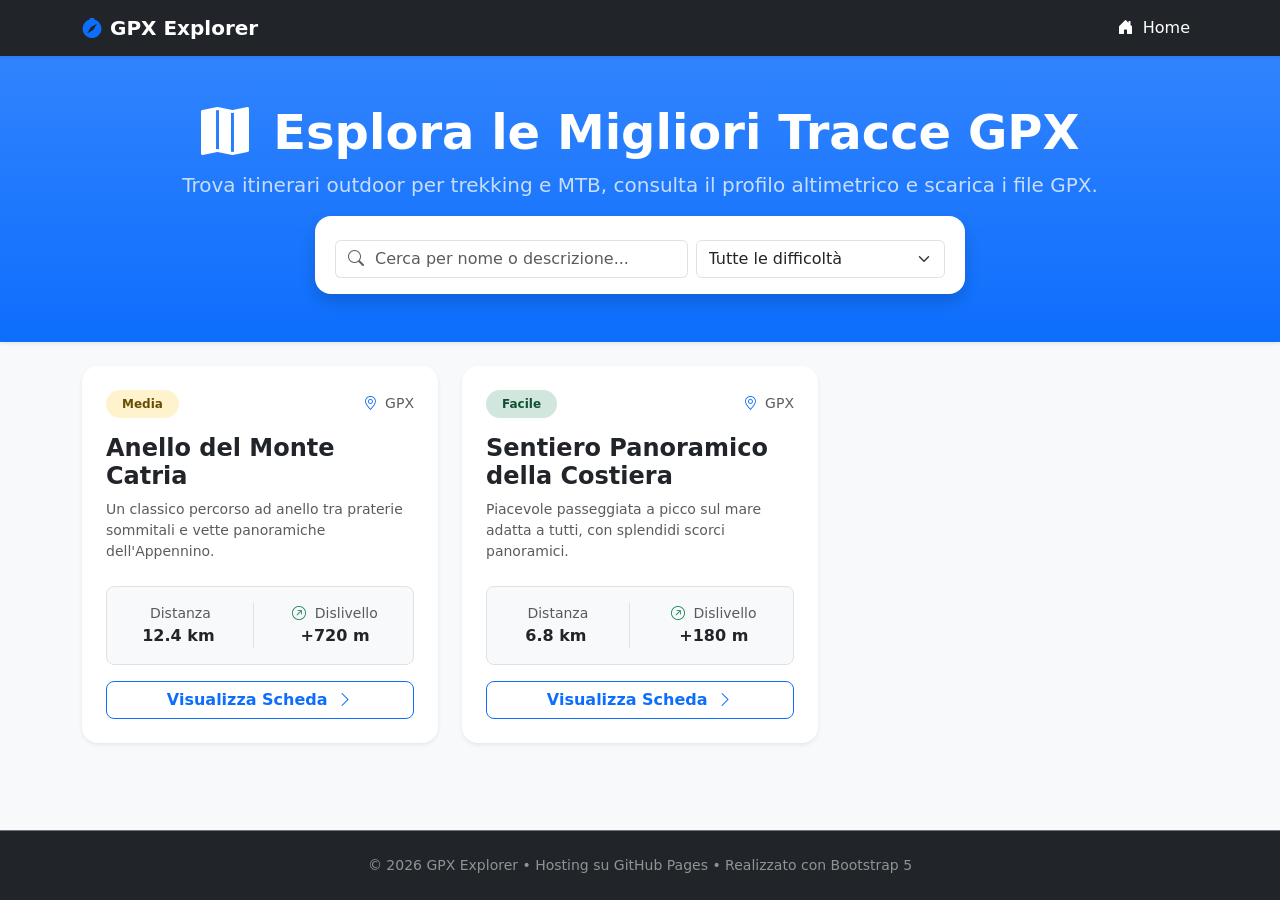
==== index.html @ 120632a3 "First Upload" ====
<!DOCTYPE html>
<html lang="it">
<head>
    <meta charset="UTF-8">
    <meta name="viewport" content="width=device-width, initial-scale=1.0">
    <title>GPX Explorer - Catalogo Percorsi</title>
    <!-- Bootstrap 5 CSS CDN -->
    <link href="https://cdn.jsdelivr.net/npm/bootstrap@5.3.3/dist/css/bootstrap.min.css" rel="stylesheet">
    <!-- Bootstrap Icons -->
    <link rel="stylesheet" href="https://cdn.jsdelivr.net/npm/bootstrap-icons@1.11.3/font/bootstrap-icons.min.css">
    <!-- Custom CSS -->
    <link rel="stylesheet" href="css/style.css">
</head>
<body class="bg-light d-flex flex-column min-vh-100">

    <!-- Navbar -->
    <nav class="navbar navbar-expand-lg navbar-dark bg-dark shadow-sm sticky-top">
        <div class="container">
            <a class="navbar-brand d-flex align-items-center gap-2 fw-bold" href="index.html">
                <i class="bi bi-compass-fill text-primary"></i> GPX Explorer
            </a>
            <button class="navbar-toggler" type="button" data-bs-toggle="collapse" data-bs-target="#navbarNav">
                <span class="navbar-toggler-icon"></span>
            </button>
            <div class="collapse navbar-collapse" id="navbarNav">
                <ul class="navbar-nav ms-auto">
                    <li class="nav-item">
                        <a class="nav-link active" href="index.html"><i class="bi bi-house-door-fill me-1"></i> Home</a>
                    </li>
                </ul>
            </div>
        </div>
    </nav>

    <!-- Hero Header -->
    <header class="bg-primary text-white py-5 mb-4 shadow-sm bg-gradient">
        <div class="container text-center">
            <h1 class="display-5 fw-bold mb-2"><i class="bi bi-map-fill me-2"></i> Esplora le Migliori Tracce GPX</h1>
            <p class="lead mb-4 opacity-75">Trova itinerari outdoor per trekking e MTB, consulta il profilo altimetrico e scarica i file GPX.</p>
            
            <!-- Barra di Ricerca e Filtri -->
            <div class="row justify-content-center g-2 max-w-600 mx-auto bg-white p-3 rounded-4 shadow text-dark">
                <div class="col-md-7">
                    <div class="input-group">
                        <span class="input-group-text bg-transparent border-end-0"><i class="bi bi-search text-muted"></i></span>
                        <input type="text" id="searchInput" class="form-control border-start-0 ps-0" placeholder="Cerca per nome o descrizione...">
                    </div>
                </div>
                <div class="col-md-5">
                    <select id="difficultyFilter" class="form-select">
                        <option value="all">Tutte le difficoltà</option>
                        <option value="Facile">Facile</option>
                        <option value="Media">Media</option>
                        <option value="Difficile">Difficile</option>
                    </select>
                </div>
            </div>
        </div>
    </header>

    <!-- Main Container Grid -->
    <main class="container flex-grow-1">
        <div class="row row-cols-1 row-cols-md-2 row-cols-lg-3 g-4 mb-5" id="routesGrid">
            <!-- I percorsi verranno generati dinamicamente da JS -->
        </div>
    </main>

    <!-- Footer -->
    <footer class="bg-dark text-white-50 py-4 mt-auto border-top border-secondary">
        <div class="container text-center">
            <p class="mb-0 small">&copy; 2026 GPX Explorer &bull; Hosting su GitHub Pages &bull; Realizzato con Bootstrap 5</p>
        </div>
    </footer>

    <!-- Bootstrap 5 Bundle JS -->
    <script src="https://cdn.jsdelivr.net/npm/bootstrap@5.3.3/dist/js/bootstrap.bundle.min.js"></script>
    <script src="js/app.js"></script>
</body>
</html>
---- css/style.css ----
/* Stili integrativi a Bootstrap 5 */

.max-w-600 {
    max-width: 650px;
}

/* Transizione hover per le card dei percorsi */
.route-card-hover {
    transition: transform 0.25s ease, box-shadow 0.25s ease;
}

.route-card-hover:hover {
    transform: translateY(-5px);
    box-shadow: 0 0.75rem 1.5rem rgba(0, 0, 0, 0.12) !important;
}

/* Colorazione Badge Difficoltà */
.badge-facile {
    background-color: #d1e7dd !important;
    color: #0f5132 !important;
}

.badge-media {
    background-color: #fff3cd !important;
    color: #664d03 !important;
}

.badge-difficile {
    background-color: #f8d7da !important;
    color: #842029 !important;
}

/* Z-Index fix per mappa Leaflet */
#map {
    z-index: 1;
}
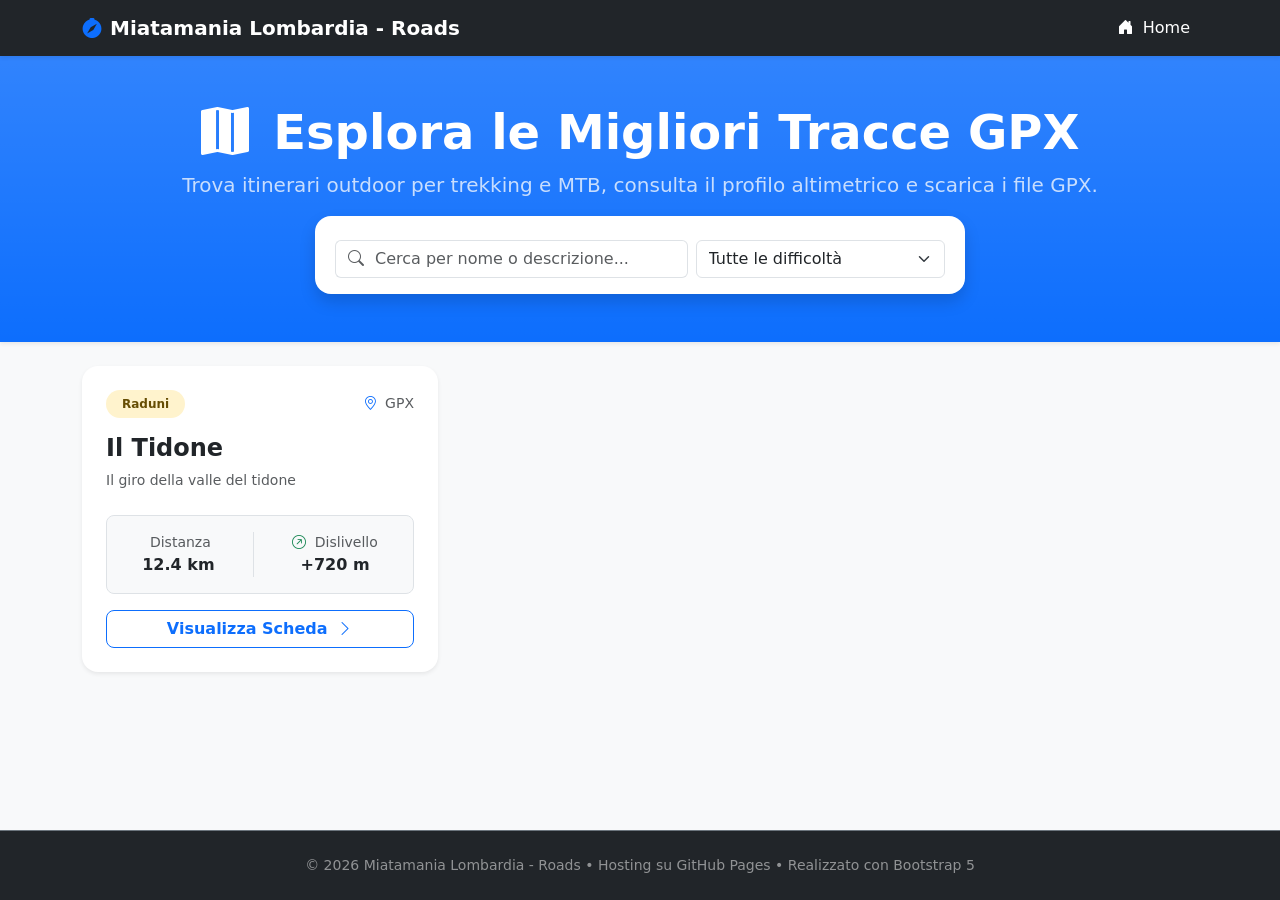
==== commit 3d240574: "Titoli e dettagli" ====
--- a/index.html
+++ b/index.html
@@ -3,7 +3,7 @@
 <head>
     <meta charset="UTF-8">
     <meta name="viewport" content="width=device-width, initial-scale=1.0">
-    <title>GPX Explorer - Catalogo Percorsi</title>
+    <title>Miatamania Lombardia - Roads</title>
     <!-- Bootstrap 5 CSS CDN -->
     <link href="https://cdn.jsdelivr.net/npm/bootstrap@5.3.3/dist/css/bootstrap.min.css" rel="stylesheet">
     <!-- Bootstrap Icons -->
@@ -17,7 +17,7 @@
     <nav class="navbar navbar-expand-lg navbar-dark bg-dark shadow-sm sticky-top">
         <div class="container">
             <a class="navbar-brand d-flex align-items-center gap-2 fw-bold" href="index.html">
-                <i class="bi bi-compass-fill text-primary"></i> GPX Explorer
+                <i class="bi bi-compass-fill text-primary"></i> Miatamania Lombardia - Roads
             </a>
             <button class="navbar-toggler" type="button" data-bs-toggle="collapse" data-bs-target="#navbarNav">
                 <span class="navbar-toggler-icon"></span>
@@ -47,7 +47,7 @@
                     </div>
                 </div>
                 <div class="col-md-5">
-                    <select id="difficultyFilter" class="form-select">
+                    <select id="categoryFilter" class="form-select">
                         <option value="all">Tutte le difficoltà</option>
                         <option value="Facile">Facile</option>
                         <option value="Media">Media</option>
@@ -68,7 +68,7 @@
     <!-- Footer -->
     <footer class="bg-dark text-white-50 py-4 mt-auto border-top border-secondary">
         <div class="container text-center">
-            <p class="mb-0 small">&copy; 2026 GPX Explorer &bull; Hosting su GitHub Pages &bull; Realizzato con Bootstrap 5</p>
+            <p class="mb-0 small">&copy; 2026 Miatamania Lombardia - Roads &bull; Hosting su GitHub Pages &bull; Realizzato con Bootstrap 5</p>
         </div>
     </footer>
 
--- a/css/style.css
+++ b/css/style.css
@@ -15,19 +15,14 @@
 }
 
 /* Colorazione Badge Difficoltà */
-.badge-facile {
+.badge-percorsi {
     background-color: #d1e7dd !important;
     color: #0f5132 !important;
 }
 
-.badge-media {
+.badge-raduni {
     background-color: #fff3cd !important;
     color: #664d03 !important;
-}
-
-.badge-difficile {
-    background-color: #f8d7da !important;
-    color: #842029 !important;
 }
 
 /* Z-Index fix per mappa Leaflet */
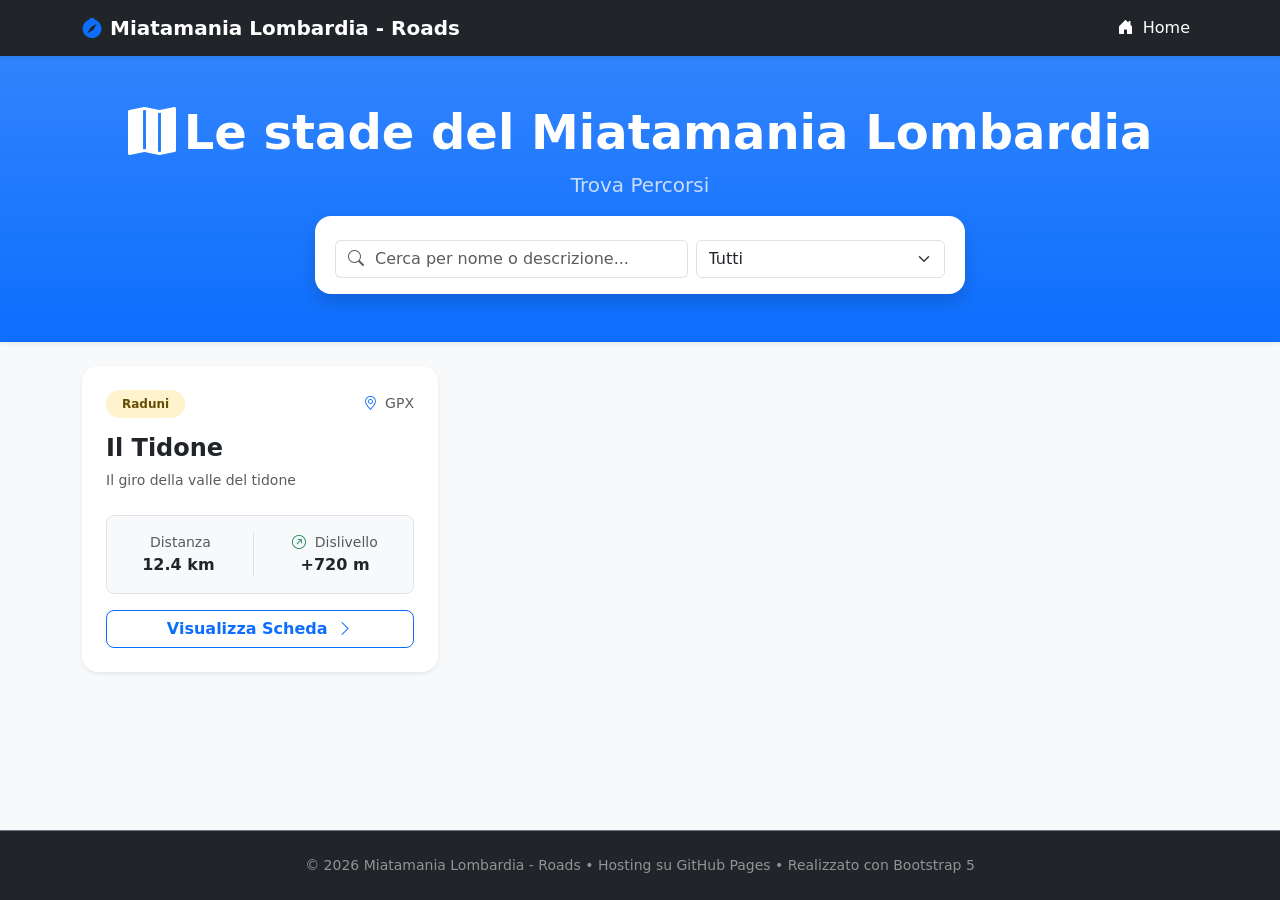
==== commit 068b434e: "Update Index" ====
--- a/index.html
+++ b/index.html
@@ -35,8 +35,8 @@
     <!-- Hero Header -->
     <header class="bg-primary text-white py-5 mb-4 shadow-sm bg-gradient">
         <div class="container text-center">
-            <h1 class="display-5 fw-bold mb-2"><i class="bi bi-map-fill me-2"></i> Esplora le Migliori Tracce GPX</h1>
-            <p class="lead mb-4 opacity-75">Trova itinerari outdoor per trekking e MTB, consulta il profilo altimetrico e scarica i file GPX.</p>
+            <h1 class="display-5 fw-bold mb-2"><i class="bi bi-map-fill me-2"></i>Le stade del Miatamania Lombardia</h1>
+            <p class="lead mb-4 opacity-75">Trova Percorsi</p>
             
             <!-- Barra di Ricerca e Filtri -->
             <div class="row justify-content-center g-2 max-w-600 mx-auto bg-white p-3 rounded-4 shadow text-dark">
@@ -48,10 +48,9 @@
                 </div>
                 <div class="col-md-5">
                     <select id="categoryFilter" class="form-select">
-                        <option value="all">Tutte le difficoltà</option>
-                        <option value="Facile">Facile</option>
-                        <option value="Media">Media</option>
-                        <option value="Difficile">Difficile</option>
+                        <option value="all">Tutti</option>
+                        <option value="raduni">Raduni</option>
+                        <option value="percorsi">Percorsi</option>
                     </select>
                 </div>
             </div>
--- a/css/style.css
+++ b/css/style.css
@@ -25,6 +25,11 @@
     color: #664d03 !important;
 }
 
+.badge-poi {
+    background-color: #fff3cd !important;
+    color: #e90000 !important;
+}
+
 /* Z-Index fix per mappa Leaflet */
 #map {
     z-index: 1;
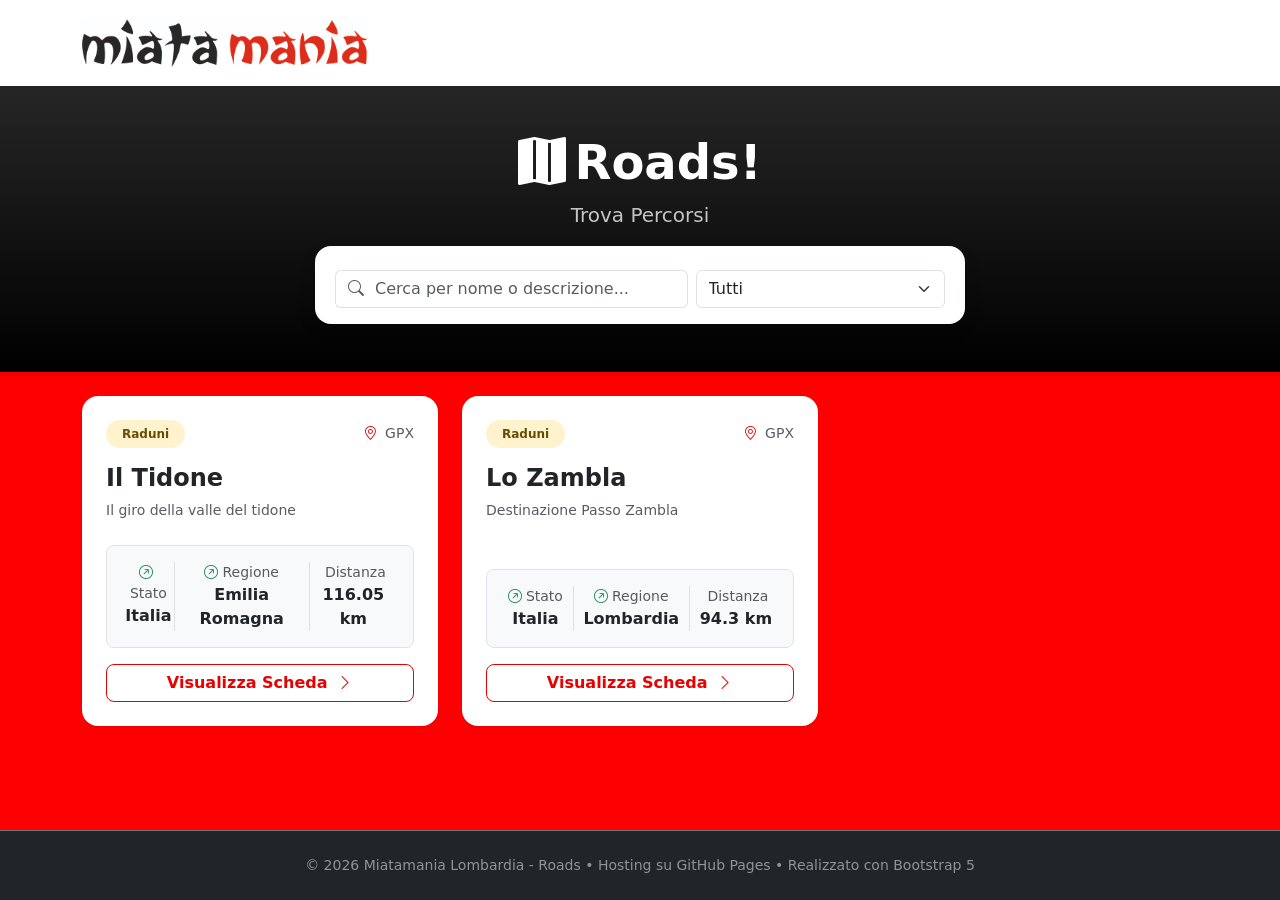
==== commit cf99a125: "Style" ====
--- a/index.html
+++ b/index.html
@@ -11,31 +11,35 @@
     <!-- Custom CSS -->
     <link rel="stylesheet" href="css/style.css">
 </head>
-<body class="bg-light d-flex flex-column min-vh-100">
+<body class="bg-red d-flex flex-column min-vh-100">
 
     <!-- Navbar -->
-    <nav class="navbar navbar-expand-lg navbar-dark bg-dark shadow-sm sticky-top">
+    <nav class="navbar navbar-expand-lg navbar-dark bg-white shadow-sm sticky-top">
         <div class="container">
             <a class="navbar-brand d-flex align-items-center gap-2 fw-bold" href="index.html">
-                <i class="bi bi-compass-fill text-primary"></i> Miatamania Lombardia - Roads
+                <div class="logo-container">
+                <img src="src/logos/miatamania_logo.jpg" alt="Logo" class="header-logo">
+            </div>
             </a>
-            <button class="navbar-toggler" type="button" data-bs-toggle="collapse" data-bs-target="#navbarNav">
+            <!--
+            <button class="navbar-toggler navbtn-dark" type="button" data-bs-toggle="collapse" data-bs-target="#navbarNav">
                 <span class="navbar-toggler-icon"></span>
             </button>
             <div class="collapse navbar-collapse" id="navbarNav">
                 <ul class="navbar-nav ms-auto">
-                    <li class="nav-item">
+                    <li class="nav-item navbtn-dark">
                         <a class="nav-link active" href="index.html"><i class="bi bi-house-door-fill me-1"></i> Home</a>
                     </li>
                 </ul>
             </div>
+            -->
         </div>
     </nav>
 
     <!-- Hero Header -->
     <header class="bg-primary text-white py-5 mb-4 shadow-sm bg-gradient">
         <div class="container text-center">
-            <h1 class="display-5 fw-bold mb-2"><i class="bi bi-map-fill me-2"></i>Le stade del Miatamania Lombardia</h1>
+            <h1 class="display-5 fw-bold mb-2"><i class="bi bi-map-fill me-2"></i>Roads!</h1>
             <p class="lead mb-4 opacity-75">Trova Percorsi</p>
             
             <!-- Barra di Ricerca e Filtri -->
--- a/css/style.css
+++ b/css/style.css
@@ -1,4 +1,68 @@
 /* Stili integrativi a Bootstrap 5 */
+.bg-primary {
+  background-color: black!important;
+}
+
+.bg-red {
+  background-color: red;
+}
+
+.navbtn-dark{
+  background-color: black;
+}
+
+/* 1. Assicurati che il contenitore padre dell'header usi Flexbox e abbia un'altezza definita o flessibile */
+.logo-container {
+  display: flex;
+  align-items: center; /* Allinea verticalmente logo e testo */
+  height: 60px; /* Imposta qui l'altezza massima desiderata per l'header o lasciala automatica */
+}
+
+/* 2. Regola l'immagine del logo per occupare il 100% dell'altezza del padre */
+.header-logo {
+  max-height: 80%;     /* Lascia un piccolo margine sopra e sotto */
+  width: auto;
+  object-fit: contain;
+}
+.text-primary {
+    --bs-text-opacity: 1;
+    color: #e90000 !important;
+}
+.btn-outline-primary {
+    --bs-btn-color: #e90000;
+    --bs-btn-border-color: #e90000;
+    --bs-btn-hover-color: #fff;
+    --bs-btn-hover-bg: #e90000;
+    --bs-btn-hover-border-color: #e90000;
+    --bs-btn-focus-shadow-rgb: 13, 110, 253;
+    --bs-btn-active-color: #fff;
+    --bs-btn-active-bg: #e90000;
+    --bs-btn-active-border-color: #e90000;
+    --bs-btn-active-shadow: inset 0 3px 5px rgba(0, 0, 0, 0.125);
+    --bs-btn-disabled-color: #e90000;
+    --bs-btn-disabled-bg: transparent;
+    --bs-btn-disabled-border-color: #e90000;
+    --bs-gradient: none;
+}
+
+.btn-primary {
+    --bs-btn-color: #fff;
+    --bs-btn-bg: #e90000;
+    --bs-btn-border-color: #e90000;
+    --bs-btn-hover-color: #fff;
+    --bs-btn-hover-bg: #0b5ed7;
+    --bs-btn-hover-border-color: #0a58ca;
+    --bs-btn-focus-shadow-rgb: 49, 132, 253;
+    --bs-btn-active-color: #fff;
+    --bs-btn-active-bg: #0a58ca;
+    --bs-btn-active-border-color: #0a53be;
+    --bs-btn-active-shadow: inset 0 3px 5px rgba(0, 0, 0, 0.125);
+    --bs-btn-disabled-color: #fff;
+    --bs-btn-disabled-bg: #e90000;
+    --bs-btn-disabled-border-color: #e90000;
+}
+
+
 
 .max-w-600 {
     max-width: 650px;
@@ -33,4 +97,62 @@
 /* Z-Index fix per mappa Leaflet */
 #map {
     z-index: 1;
+}
+
+/* Styling dei marker Leaflet */
+.custom-poi-icon {
+  display: flex;
+  align-items: center;
+  justify-content: center;
+  border-radius: 50%;
+  color: white;
+  font-weight: bold;
+  font-size: 12px;
+  box-shadow: 0 2px 5px rgba(0,0,0,0.4);
+}
+
+.poi-restaurant { background-color: #e67e22; }
+.poi-stop { background-color: #2980b9; }
+.poi-waypoint { background-color: #27ae60; }
+
+/* Contenitore e Lista POI */
+.poi-list-container {
+  display: flex;
+  flex-direction: column;
+  gap: 8px;
+  margin-top: 10px;
+}
+
+.poi-card-item {
+  display: flex;
+  align-items: center;
+  padding: 10px;
+  background: #f9f9f9;
+  border: 1px solid #e0e0e0;
+  border-radius: 6px;
+  cursor: pointer;
+  transition: background 0.2s ease;
+}
+
+.poi-card-item:hover {
+  background: #f0f0f0;
+}
+
+.poi-order-number {
+  background: #2c3e50;
+  color: #fff;
+  width: 22px;
+  height: 22px;
+  border-radius: 50%;
+  display: flex;
+  align-items: center;
+  justify-content: center;
+  margin-right: 10px;
+  font-size: 11px;
+}
+
+.poi-city-label {
+  display: block;
+  color: #7f8c8d;
+  font-size: 11px;
 }
